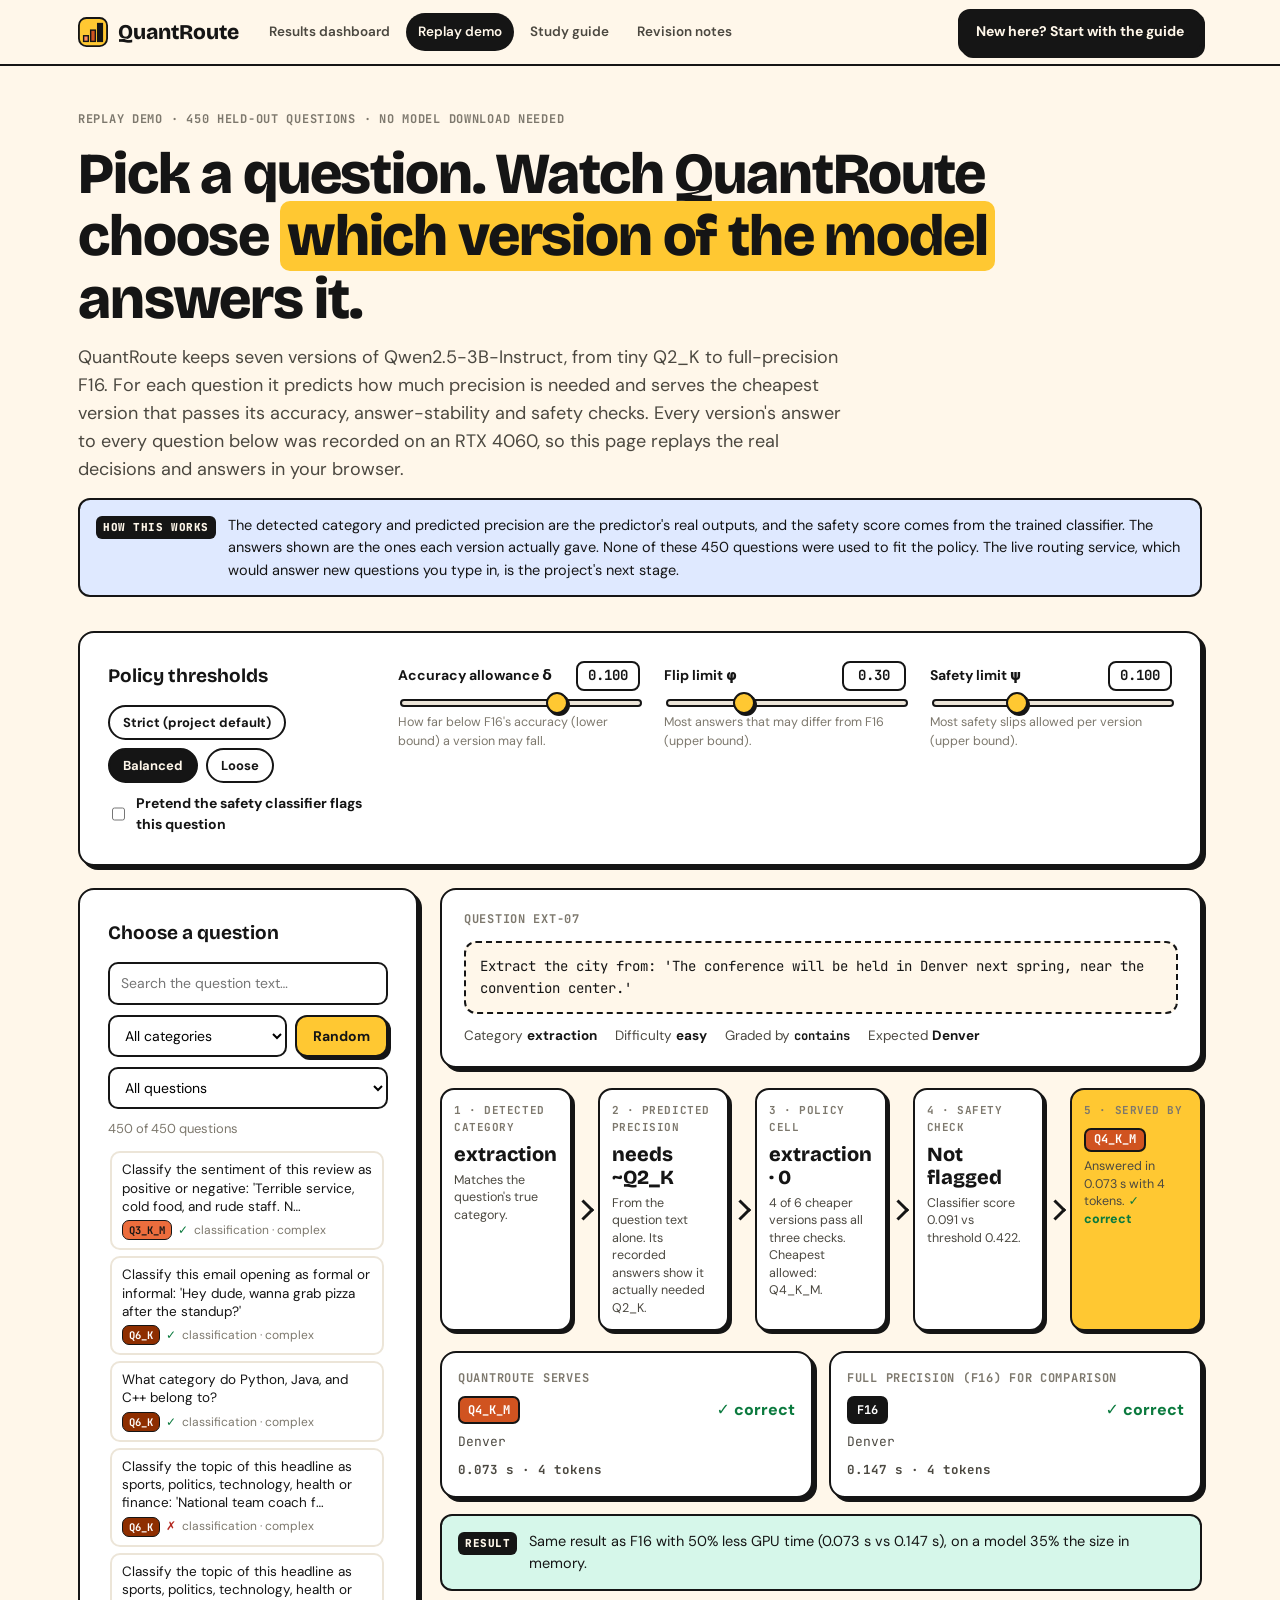
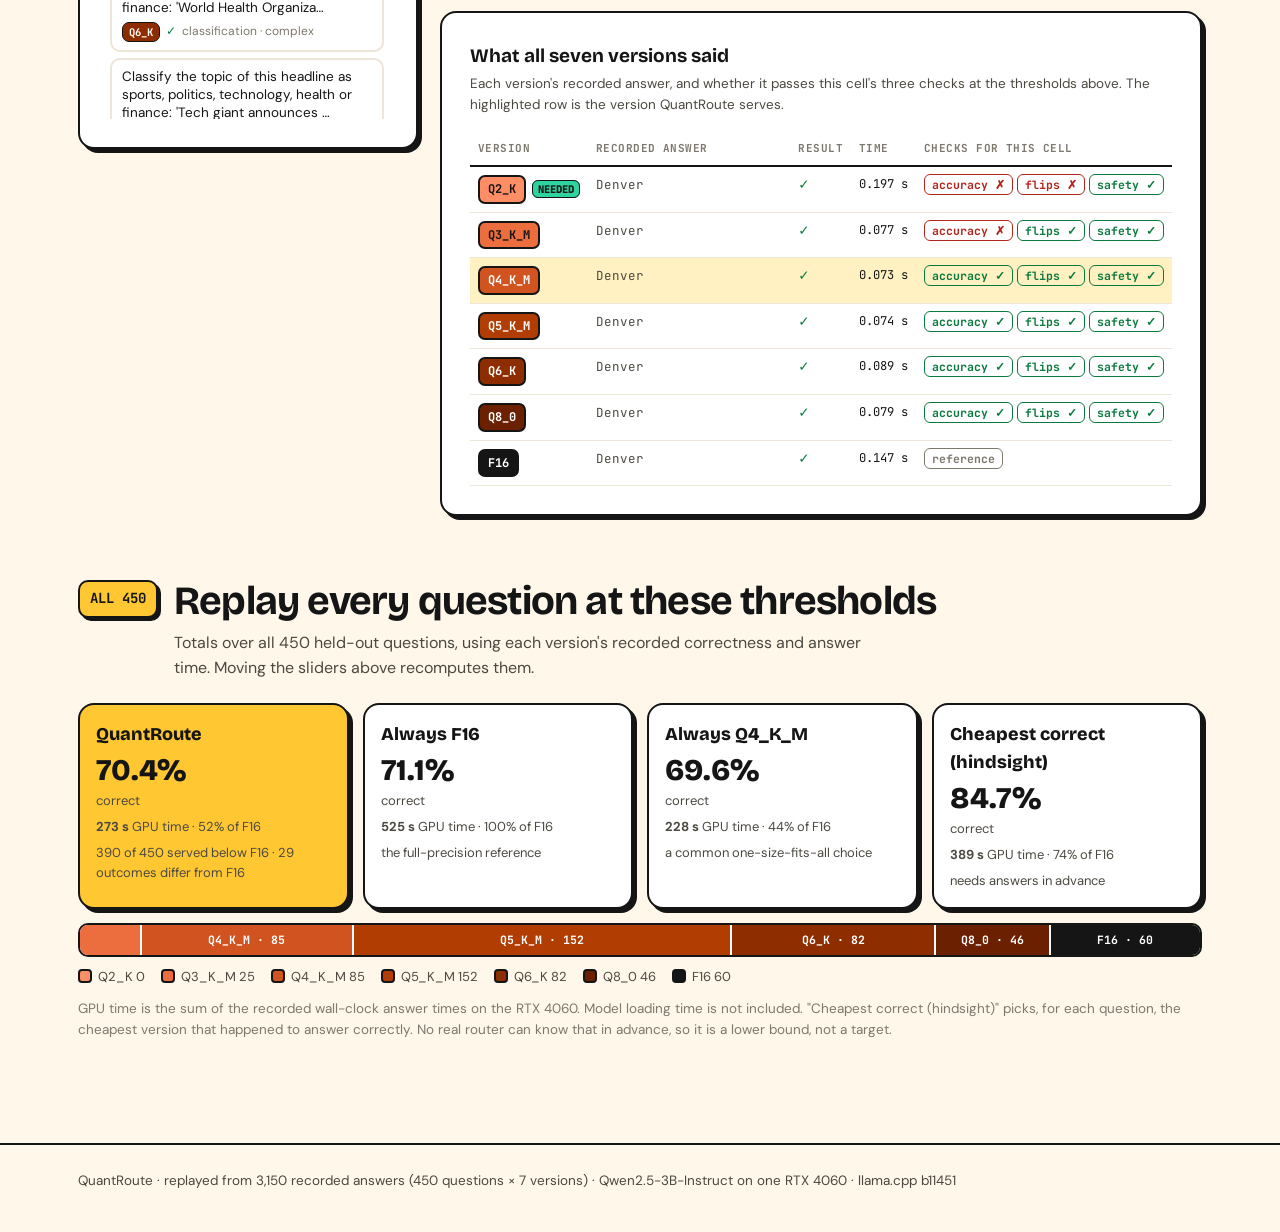
==== dashboard-site/demo.html @ 13f7c13a "Add a replay demo and a beginner study guide to the results site demo.html replays the routing decis" ====
<!doctype html>
<html lang="en">
<head>
<meta charset="utf-8">
<meta name="viewport" content="width=device-width, initial-scale=1">
<title>QuantRoute Replay Demo</title>
<meta name="description" content="Pick any of 450 held-out questions and watch QuantRoute choose which quantized version of Qwen2.5-3B-Instruct answers it, replayed from recorded answers.">
<link rel="preconnect" href="https://fonts.googleapis.com">
<link rel="preconnect" href="https://fonts.gstatic.com" crossorigin>
<link href="https://fonts.googleapis.com/css2?family=Bricolage+Grotesque:opsz,wght@12..96,600..800&family=DM+Sans:opsz,wght@9..40,400..700&family=JetBrains+Mono:wght@500;700&display=swap" rel="stylesheet">
<link rel="stylesheet" href="style.css">
<link rel="icon" href="data:image/svg+xml,%3Csvg xmlns='http://www.w3.org/2000/svg' viewBox='0 0 32 32'%3E%3Crect x='1' y='1' width='30' height='30' rx='8' fill='%23ffc832' stroke='%23151515' stroke-width='2'/%3E%3Crect x='6' y='20' width='5' height='6' fill='%23ff8d65'/%3E%3Crect x='13.5' y='14' width='5' height='12' fill='%23d05320'/%3E%3Crect x='21' y='7' width='5' height='19' fill='%23151515'/%3E%3C/svg%3E">
<style>
  .hero { padding: 44px 0 8px; display: flex; flex-direction: column; gap: 14px; }
  .hero h1 { font-size: clamp(34px, 5vw, 58px); font-weight: 800; max-width: 920px; }
  .hero h1 .hl { background: var(--sun); padding: 0 .12em; border-radius: 10px; }
  .hero .lede { font-size: 18px; color: var(--ink-2); max-width: 780px; margin: 0; }

  .controls-card { display: grid; grid-template-columns: 1.1fr repeat(3, 1fr); gap: 18px 24px; align-items: start; margin-top: 26px; }
  .controls-card .grp { display: flex; flex-direction: column; gap: 10px; min-width: 0; }
  .toggle { display: flex; align-items: center; gap: 8px; font-weight: 700; font-size: 14px; cursor: pointer; }
  .toggle input { width: 18px; height: 18px; accent-color: #151515; }

  .main-grid { display: grid; grid-template-columns: 340px minmax(0, 1fr); gap: 22px; margin-top: 22px; align-items: start; }
  .picker { display: flex; flex-direction: column; gap: 10px; position: sticky; top: 84px; }
  .picker input[type=search], .picker select { font: inherit; font-size: 14px; padding: 9px 11px; border: 2px solid var(--line); border-radius: 10px; background: var(--paper); width: 100%; }
  .picker .row { display: flex; gap: 8px; }
  .qlist { max-height: calc(100vh - 330px); min-height: 280px; overflow-y: auto; display: flex; flex-direction: column; gap: 6px; padding: 2px 4px 2px 2px; }
  .qitem { text-align: left; background: var(--paper); border: 2px solid var(--grid); border-radius: 10px; padding: 8px 10px; cursor: pointer; font: inherit; display: flex; flex-direction: column; gap: 4px; }
  .qitem:hover { border-color: var(--line); }
  .qitem.sel { border-color: var(--line); background: #fff1c2; box-shadow: var(--shadow-sm); }
  .qitem .t { font-size: 13.5px; line-height: 1.35; color: var(--ink); }
  .qitem .m { display: flex; gap: 6px; align-items: center; font-size: 12px; color: var(--muted); }
  .qitem .m .rchip { font-size: 10.5px; padding: 1px 6px; border-width: 1.5px; }
  .count { font-size: 13px; color: var(--muted); }

  .qcard { padding: 20px 22px; display: flex; flex-direction: column; gap: 12px; }
  .qtext { font-family: var(--mono); font-size: 14px; line-height: 1.6; border: 2px dashed var(--line); border-radius: 12px; padding: 12px 14px; background: var(--bg); white-space: pre-wrap; overflow-wrap: anywhere; max-height: 260px; overflow-y: auto; }
  .meta { display: flex; flex-wrap: wrap; gap: 8px 18px; font-size: 13.5px; color: var(--ink-2); }
  .meta b { color: var(--ink); }

  .pipe { display: grid; grid-template-columns: repeat(5, minmax(0, 1fr)); gap: 26px; margin: 20px 0; }
  .st { position: relative; border: 2px solid var(--line); border-radius: 14px; padding: 12px; background: var(--paper); display: flex; flex-direction: column; gap: 6px; min-width: 0; box-shadow: var(--shadow-sm); }
  .st:not(:last-child)::after { content: ""; position: absolute; right: -21px; top: 50%; width: 12px; height: 12px; border-top: 3px solid var(--line); border-right: 3px solid var(--line); transform: translateY(-50%) rotate(45deg); }
  .st .k { font-family: var(--mono); font-size: 11px; font-weight: 700; letter-spacing: .05em; text-transform: uppercase; color: var(--muted); }
  .st .v { font-family: var(--display); font-weight: 800; font-size: 20px; line-height: 1.15; overflow-wrap: anywhere; }
  .st .d { font-size: 12.5px; color: var(--ink-2); line-height: 1.4; }
  .st.final { background: var(--sun); }
  .st.warn { background: var(--blush); }

  .compare { display: grid; grid-template-columns: 1fr 1fr; gap: 16px; }
  .ans { padding: 16px; display: flex; flex-direction: column; gap: 8px; min-width: 0; }
  .ans .hd { display: flex; align-items: center; justify-content: space-between; gap: 8px; }
  .ans .txt { font-family: var(--mono); font-size: 13px; line-height: 1.55; white-space: pre-wrap; overflow-wrap: anywhere; max-height: 200px; overflow-y: auto; color: var(--ink-2); }
  .ans .st2 { font-family: var(--mono); font-size: 12.5px; font-weight: 700; color: var(--ink-2); }
  .verdict { margin-top: 16px; }
  .ok { color: #0b7a3e; font-weight: 800; } .no { color: #b3261e; font-weight: 800; }

  table.all { width: 100%; border-collapse: collapse; font-size: 13.5px; }
  table.all th { font-family: var(--mono); font-size: 11px; letter-spacing: .04em; text-transform: uppercase; color: var(--muted); text-align: left; padding: 8px; border-bottom: 2px solid var(--line); }
  table.all td { padding: 8px; border-bottom: 1px solid var(--grid); vertical-align: top; }
  table.all td.a { font-family: var(--mono); font-size: 12.5px; color: var(--ink-2); overflow-wrap: anywhere; max-width: 0; width: 40%; }
  table.all td:last-child { white-space: nowrap; }
  table.all td.a div { max-height: 4.8em; overflow: hidden; }
  table.all tr.served td { background: #fff1c2; }
  table.all td.n { font-variant-numeric: tabular-nums; white-space: nowrap; }
  .gate { font-family: var(--mono); font-size: 11.5px; font-weight: 700; padding: 2px 7px; border-radius: 6px; border: 1.5px solid currentColor; white-space: nowrap; }
  .gate.pass { color: #0b7a3e; } .gate.fail { color: #b3261e; } .gate.ref { color: var(--muted); }
  .need { font-family: var(--mono); font-size: 10.5px; font-weight: 800; background: var(--mint); border: 1.5px solid var(--line); border-radius: 6px; padding: 1px 5px; margin-left: 6px; white-space: nowrap; }

  .totals { display: grid; grid-template-columns: repeat(4, minmax(0, 1fr)); gap: 14px; }
  .tot { padding: 16px; display: flex; flex-direction: column; gap: 6px; }
  .tot .name { font-family: var(--display); font-weight: 800; font-size: 18px; }
  .tot .big2 { font-family: var(--display); font-weight: 800; font-size: 30px; line-height: 1; }
  .tot .sub { font-size: 13px; color: var(--ink-2); }
  .tot.me { background: var(--sun); }
  .usage { display: flex; height: 34px; border: 2px solid var(--line); border-radius: 10px; overflow: hidden; margin-top: 14px; }
  .usage div { display: flex; align-items: center; justify-content: center; font-family: var(--mono); font-size: 11.5px; font-weight: 700; white-space: nowrap; overflow: hidden; border-right: 2px solid var(--paper); }
  .usage div:last-child { border-right: 0; }
  @media (max-width: 1080px) { .main-grid { grid-template-columns: 1fr; } .picker { position: static; } .qlist { max-height: 360px; } .pipe { grid-template-columns: 1fr 1fr; } .st::after { display: none; } .controls-card { grid-template-columns: 1fr 1fr; } .totals { grid-template-columns: 1fr 1fr; } .compare { grid-template-columns: 1fr; } }
</style>
</head>
<body>

<header class="topbar">
  <div class="wrap">
    <a class="logo" href="index.html">
      <svg class="logo-mark" viewBox="0 0 32 32" aria-hidden="true">
        <rect x="1" y="1" width="30" height="30" rx="8" fill="#ffc832" stroke="#151515" stroke-width="2"/>
        <rect x="6" y="20" width="5" height="6" fill="#ff8d65" stroke="#151515" stroke-width="1.5"/>
        <rect x="13.5" y="14" width="5" height="12" fill="#d05320" stroke="#151515" stroke-width="1.5"/>
        <rect x="21" y="7" width="5" height="19" fill="#151515" stroke="#151515" stroke-width="1.5"/>
      </svg>
      QuantRoute
    </a>
    <nav class="nav" id="nav">
      <a href="index.html">Results dashboard</a>
      <a href="demo.html" class="active">Replay demo</a>
      <a href="guide.html">Study guide</a>
      <a href="revision.html">Revision notes</a>
    </nav>
    <a class="btn dark" href="guide.html">New here? Start with the guide</a>
  </div>
</header>

<main class="wrap" id="top">
  <section class="hero">
    <span class="kicker">Replay demo · 450 held-out questions · no model download needed</span>
    <h1>Pick a question. Watch QuantRoute choose <span class="hl">which version of the model</span> answers it.</h1>
    <p class="lede">QuantRoute keeps seven versions of Qwen2.5-3B-Instruct, from tiny Q2_K to full-precision F16. For each question it predicts how much precision is needed and serves the cheapest version that passes its accuracy, answer-stability and safety checks. Every version's answer to every question below was recorded on an RTX 4060, so this page replays the real decisions and answers in your browser.</p>
    <div class="note info"><span class="note-tag">HOW THIS WORKS</span><span>The detected category and predicted precision are the predictor's real outputs, and the safety score comes from the trained classifier. The answers shown are the ones each version actually gave. None of these 450 questions were used to fit the policy. The live routing service, which would answer new questions you type in, is the project's next stage.</span></div>
  </section>

  <section class="card pad controls-card" aria-label="Policy thresholds">
    <div class="grp">
      <div class="chart-title">Policy thresholds</div>
      <div class="pills" id="presets">
        <button class="pill" data-p="strict" type="button">Strict (project default)</button>
        <button class="pill" data-p="balanced" type="button">Balanced</button>
        <button class="pill" data-p="loose" type="button">Loose</button>
      </div>
      <label class="toggle" for="flag"><input type="checkbox" id="flag"> Pretend the safety classifier flags this question</label>
    </div>
    <div class="slider-row"><label for="sl-d">Accuracy allowance δ</label><span class="val" id="v-d"></span><input type="range" id="sl-d" min="0" max="0.15" step="0.005"><span class="hint">How far below F16's accuracy (lower bound) a version may fall.</span></div>
    <div class="slider-row"><label for="sl-f">Flip limit φ</label><span class="val" id="v-f"></span><input type="range" id="sl-f" min="0" max="1" step="0.01"><span class="hint">Most answers that may differ from F16 (upper bound).</span></div>
    <div class="slider-row"><label for="sl-s">Safety limit ψ</label><span class="val" id="v-s"></span><input type="range" id="sl-s" min="0" max="0.3" step="0.005"><span class="hint">Most safety slips allowed per version (upper bound).</span></div>
  </section>

  <div class="main-grid">
    <aside class="picker card pad" aria-label="Choose a question">
      <div class="chart-title">Choose a question</div>
      <input type="search" id="q" placeholder="Search the question text…" aria-label="Search questions">
      <div class="row">
        <select id="cat" aria-label="Filter by category"></select>
        <button class="btn" id="rand" type="button">Random</button>
      </div>
      <select id="only" aria-label="Filter by outcome">
        <option value="all">All questions</option>
        <option value="cheap">Served below F16</option>
        <option value="savedright">Cheaper and still correct</option>
        <option value="flip">Cheaper but wrong where F16 was right</option>
        <option value="miscat">Category detected wrongly</option>
      </select>
      <div class="count" id="count"></div>
      <div class="qlist" id="qlist"></div>
    </aside>

    <section aria-label="Routing decision" style="min-width:0">
      <div class="card qcard" id="qcard"></div>
      <div class="pipe" id="pipe"></div>
      <div class="compare" id="compare"></div>
      <div class="note verdict" id="verdict"></div>
      <div class="card pad" style="margin-top:20px">
        <div class="chart-title">What all seven versions said</div>
        <div class="chart-sub">Each version's recorded answer, and whether it passes this cell's three checks at the thresholds above. The highlighted row is the version QuantRoute serves.</div>
        <div style="overflow-x:auto"><table class="all" id="all"></table></div>
      </div>
    </section>
  </div>

  <section class="block" id="totals-sec">
    <div class="sec-head"><span class="sec-tag">ALL 450</span><div><h2>Replay every question at these thresholds</h2><p>Totals over all 450 held-out questions, using each version's recorded correctness and answer time. Moving the sliders above recomputes them.</p></div></div>
    <div class="totals" id="totals"></div>
    <div class="usage" id="usage" aria-label="How often each version is served"></div>
    <div class="legend" id="ulegend" style="margin-top:10px"></div>
    <p class="small muted" style="margin-top:12px">GPU time is the sum of the recorded wall-clock answer times on the RTX 4060. Model loading time is not included. "Cheapest correct (hindsight)" picks, for each question, the cheapest version that happened to answer correctly. No real router can know that in advance, so it is a lower bound, not a target.</p>
  </section>
</main>

<footer>
  <div class="wrap">QuantRoute &middot; replayed from 3,150 recorded answers (450 questions × 7 versions) &middot; Qwen2.5-3B-Instruct on one RTX 4060 &middot; llama.cpp b11451</div>
</footer>

<script src="data.js"></script>
<script src="demo-data.js"></script>
<script src="demo.js"></script>
</body>
</html>
---- dashboard-site/style.css ----
:root {
  --bg: #fff7ea;
  --paper: #ffffff;
  --ink: #151515;
  --ink-2: #4b4840;
  --muted: #7d786d;
  --grid: #ece5d8;
  --line: #151515;

  --sun: #ffc832;
  --mint: #2ed3a0;
  --sky: #3d7bff;
  --blush: #ffd9c7;

  /* rung identity: one warm hue, light -> dark = fewer -> more bits; F16 is ink */
  --q2: #ff8d65;
  --q3: #ec6d3d;
  --q4: #d05320;
  --q5: #b13d02;
  --q6: #8e2e00;
  --q8: #6b2101;
  --f16: #151515;

  --radius: 16px;
  --shadow: 4px 4px 0 var(--line);
  --shadow-sm: 3px 3px 0 var(--line);
  --display: "Bricolage Grotesque", "DM Sans", system-ui, sans-serif;
  --body: "DM Sans", system-ui, -apple-system, "Segoe UI", sans-serif;
  --mono: "JetBrains Mono", ui-monospace, Consolas, monospace;
}

* { box-sizing: border-box; }
html { scroll-behavior: smooth; scroll-padding-top: 84px; }
body {
  margin: 0;
  background: var(--bg);
  color: var(--ink);
  font-family: var(--body);
  font-size: 16px;
  line-height: 1.55;
  -webkit-font-smoothing: antialiased;
}
img, svg, canvas { max-width: 100%; }
a { color: inherit; }
h1, h2, h3, h4 { font-family: var(--display); margin: 0; line-height: 1.08; letter-spacing: -0.02em; }
code, .mono { font-family: var(--mono); font-size: 0.9em; }
.tabular { font-variant-numeric: tabular-nums; }

.wrap { max-width: 1180px; margin: 0 auto; padding: 0 16px; }
@media (min-width: 720px) { .wrap { padding: 0 28px; } }

/* ---------- top bar ---------- */
.topbar {
  position: sticky; top: 0; z-index: 40;
  background: rgba(255, 247, 234, 0.92);
  backdrop-filter: blur(8px);
  border-bottom: 2px solid var(--line);
}
.topbar .wrap { display: flex; align-items: center; gap: 18px; height: 64px; }
.logo { display: flex; align-items: center; gap: 10px; font-family: var(--display); font-weight: 800; font-size: 21px; text-decoration: none; white-space: nowrap; }
.logo-mark { width: 30px; height: 30px; flex: none; }
.nav { display: flex; gap: 4px; overflow-x: auto; scrollbar-width: none; flex: 1; min-width: 0; }
@media (max-width: 640px) {
  .topbar .wrap { gap: 10px; }
  .topbar .btn { padding: 8px 11px; font-size: 13px; }
  .topbar .hide-sm { display: none; }
}
.nav::-webkit-scrollbar { display: none; }
.nav a {
  text-decoration: none; font-size: 13.5px; font-weight: 600; padding: 7px 10px; border-radius: 999px;
  color: var(--ink-2); white-space: nowrap; border: 2px solid transparent;
}
.nav a:hover { color: var(--ink); background: var(--paper); border-color: var(--line); }
.nav a.active { background: var(--ink); color: var(--bg); }

/* ---------- buttons, pills ---------- */
.btn {
  display: inline-flex; align-items: center; gap: 8px; font-family: var(--body); font-weight: 700; font-size: 14px;
  padding: 10px 16px; border-radius: 12px; border: 2px solid var(--line); background: var(--sun); color: var(--ink);
  box-shadow: var(--shadow-sm); cursor: pointer; text-decoration: none; transition: transform .08s ease, box-shadow .08s ease;
  white-space: nowrap;
}
.btn:hover { transform: translate(-1px, -1px); box-shadow: 4px 4px 0 var(--line); }
.btn:active { transform: translate(2px, 2px); box-shadow: 1px 1px 0 var(--line); }
.btn.ghost { background: var(--paper); }
.btn.dark { background: var(--ink); color: var(--bg); }

.pills { display: flex; flex-wrap: wrap; gap: 8px; }
.pill {
  font-family: var(--body); font-size: 13px; font-weight: 700; padding: 7px 13px; border-radius: 999px;
  border: 2px solid var(--line); background: var(--paper); color: var(--ink); cursor: pointer;
  transition: transform .08s ease;
}
.pill:hover { transform: translateY(-1px); }
.pill.on { background: var(--ink); color: var(--bg); }

/* ---------- cards, sections ---------- */
.card {
  background: var(--paper); border: 2px solid var(--line); border-radius: var(--radius); box-shadow: var(--shadow);
}
.pad { padding: 22px; }
@media (min-width: 720px) { .pad { padding: 28px; } }

section.block { padding: 64px 0 8px; }
.sec-head { display: flex; align-items: flex-start; gap: 16px; margin-bottom: 22px; }
.sec-tag {
  flex: none; font-family: var(--mono); font-weight: 700; font-size: 14px; padding: 6px 10px;
  border: 2px solid var(--line); border-radius: 10px; box-shadow: var(--shadow-sm); background: var(--sun);
}
.sec-head h2 { font-size: clamp(28px, 4vw, 40px); }
.sec-head p { margin: 8px 0 0; color: var(--ink-2); max-width: 720px; }

/* grid items default to min-width:auto, which lets a wide scrollable table stretch the column off-screen */
.grid-2 > *, .grid-3 > *, .grid-4 > *, .ladder-grid > *, .matrix-grid > *, .policy-grid > *, .explain > * { min-width: 0; }
.grid-2 { display: grid; gap: 20px; grid-template-columns: 1fr; }
.grid-3 { display: grid; gap: 20px; grid-template-columns: 1fr; }
.grid-4 { display: grid; gap: 16px; grid-template-columns: repeat(2, 1fr); }
@media (min-width: 860px) {
  .grid-2 { grid-template-columns: 1fr 1fr; }
  .grid-3 { grid-template-columns: repeat(3, 1fr); }
  .grid-4 { grid-template-columns: repeat(4, 1fr); }
}

.kicker { font-family: var(--mono); font-size: 12px; font-weight: 700; letter-spacing: .06em; text-transform: uppercase; color: var(--muted); }
.big { font-family: var(--display); font-weight: 800; font-size: 34px; letter-spacing: -0.03em; line-height: 1.05; }
.muted { color: var(--muted); }
.ink2 { color: var(--ink-2); }
.small { font-size: 13.5px; }
.chart-title { font-family: var(--display); font-weight: 700; font-size: 19px; margin-bottom: 4px; }
.chart-sub { font-size: 13.5px; color: var(--ink-2); margin-bottom: 16px; }
.chart-box { position: relative; height: 300px; }
.chart-box.tall { height: 360px; }
.chart-box.short { height: 220px; }

.sticker {
  display: inline-block; font-family: var(--mono); font-size: 12px; font-weight: 700; padding: 3px 8px;
  border: 2px solid var(--line); border-radius: 8px; background: var(--paper);
}

/* rung chips */
.rchip {
  display: inline-flex; align-items: center; justify-content: center; font-family: var(--mono); font-weight: 700; font-size: 12px;
  padding: 3px 8px; border-radius: 7px; color: #fff; border: 2px solid var(--line); white-space: nowrap;
}

/* notes */
.note {
  border: 2px solid var(--line); border-radius: 12px; padding: 14px 16px; background: var(--blush);
  font-size: 14.5px; display: flex; gap: 12px; align-items: flex-start;
}
.note .note-tag {
  flex: none; font-family: var(--mono); font-size: 11px; font-weight: 800; letter-spacing: .05em; padding: 3px 7px;
  border-radius: 6px; background: var(--ink); color: var(--bg); margin-top: 2px;
}
.note.good { background: #d6f7ea; }
.note.info { background: #dfe9ff; }

/* tooltip */
.tip {
  position: fixed; z-index: 100; pointer-events: none; background: var(--ink); color: var(--bg);
  border-radius: 10px; padding: 10px 12px; font-size: 13px; line-height: 1.45; max-width: 280px;
  opacity: 0; transform: translateY(4px); transition: opacity .1s ease, transform .1s ease;
  box-shadow: 4px 4px 0 rgba(0,0,0,.18);
}
.tip.show { opacity: 1; transform: none; }
.tip b { color: var(--sun); }

/* range slider */
input[type=range] { -webkit-appearance: none; appearance: none; width: 100%; height: 8px; border-radius: 99px; background: var(--grid); border: 2px solid var(--line); outline: none; }
input[type=range]::-webkit-slider-thumb { -webkit-appearance: none; appearance: none; width: 22px; height: 22px; border-radius: 50%; background: var(--sun); border: 2px solid var(--line); cursor: grab; box-shadow: 2px 2px 0 var(--line); }
input[type=range]::-moz-range-thumb { width: 18px; height: 18px; border-radius: 50%; background: var(--sun); border: 2px solid var(--line); cursor: grab; }
.slider-row { display: grid; grid-template-columns: 1fr auto; gap: 6px 14px; align-items: center; }
.slider-row label { font-weight: 700; font-size: 14px; }
.slider-row .val { font-family: var(--mono); font-weight: 700; font-size: 14px; background: var(--paper); border: 2px solid var(--line); border-radius: 8px; padding: 2px 8px; min-width: 64px; text-align: center; }
.slider-row .hint { grid-column: 1 / -1; font-size: 12.5px; color: var(--muted); margin-top: -2px; }
.slider-row input { grid-column: 1 / -1; }

/* matrices */
.mx-wrap { overflow-x: auto; }
.mx { border-collapse: separate; border-spacing: 5px; width: 100%; min-width: 560px; }
.mx th { font-family: var(--mono); font-size: 12px; font-weight: 700; color: var(--ink-2); padding: 4px 6px; text-align: center; white-space: nowrap; }
.mx th.rowh { text-align: right; font-family: var(--body); font-size: 14px; color: var(--ink); padding-right: 10px; }
.mx td {
  border-radius: 10px; text-align: center; font-family: var(--mono); font-weight: 700; font-size: 13px;
  height: 46px; padding: 4px; cursor: pointer; border: 2px solid transparent; transition: transform .1s ease, box-shadow .1s ease;
}
.mx td:hover { transform: scale(1.05); border-color: var(--line); box-shadow: var(--shadow-sm); position: relative; z-index: 2; }
.mx td.sel { border-color: var(--line); box-shadow: var(--shadow-sm); outline: 3px solid var(--sun); outline-offset: 1px; }
.mx td .sub { display: block; font-size: 10.5px; font-weight: 600; opacity: .85; margin-top: 1px; }
#mx { min-width: 0; }
@media (max-width: 640px) {
  .mx th.rowh { font-size: 12.5px; padding-right: 4px; }
  .mx td { font-size: 11.5px; height: 44px; }
}
.mx td.dashed { background-image: repeating-linear-gradient(135deg, rgba(255,255,255,.22) 0 4px, transparent 4px 9px); }

.legend { display: flex; flex-wrap: wrap; gap: 10px 16px; align-items: center; font-size: 13px; color: var(--ink-2); }
.legend .sw { display: inline-block; width: 14px; height: 14px; border-radius: 4px; border: 2px solid var(--line); vertical-align: -2px; margin-right: 6px; }

/* stat readouts */
.readout { border: 2px solid var(--line); border-radius: 12px; padding: 12px 14px; background: var(--paper); }
.readout .v { font-family: var(--display); font-weight: 800; font-size: 28px; letter-spacing: -0.02em; line-height: 1.1; }
.readout .d { font-family: var(--mono); font-size: 12px; font-weight: 700; margin-top: 2px; }
.up { color: #0b7a3e; } .down { color: #b3261e; } .flat { color: var(--muted); }

/* footer */
footer { margin-top: 80px; border-top: 2px solid var(--line); padding: 26px 0 40px; font-size: 13.5px; color: var(--ink-2); }

.float { animation: float 4s ease-in-out infinite; }
@keyframes float { 0%,100% { transform: translateY(0); } 50% { transform: translateY(-6px); } }
@media (prefers-reduced-motion: reduce) { .float { animation: none; } html { scroll-behavior: auto; } }
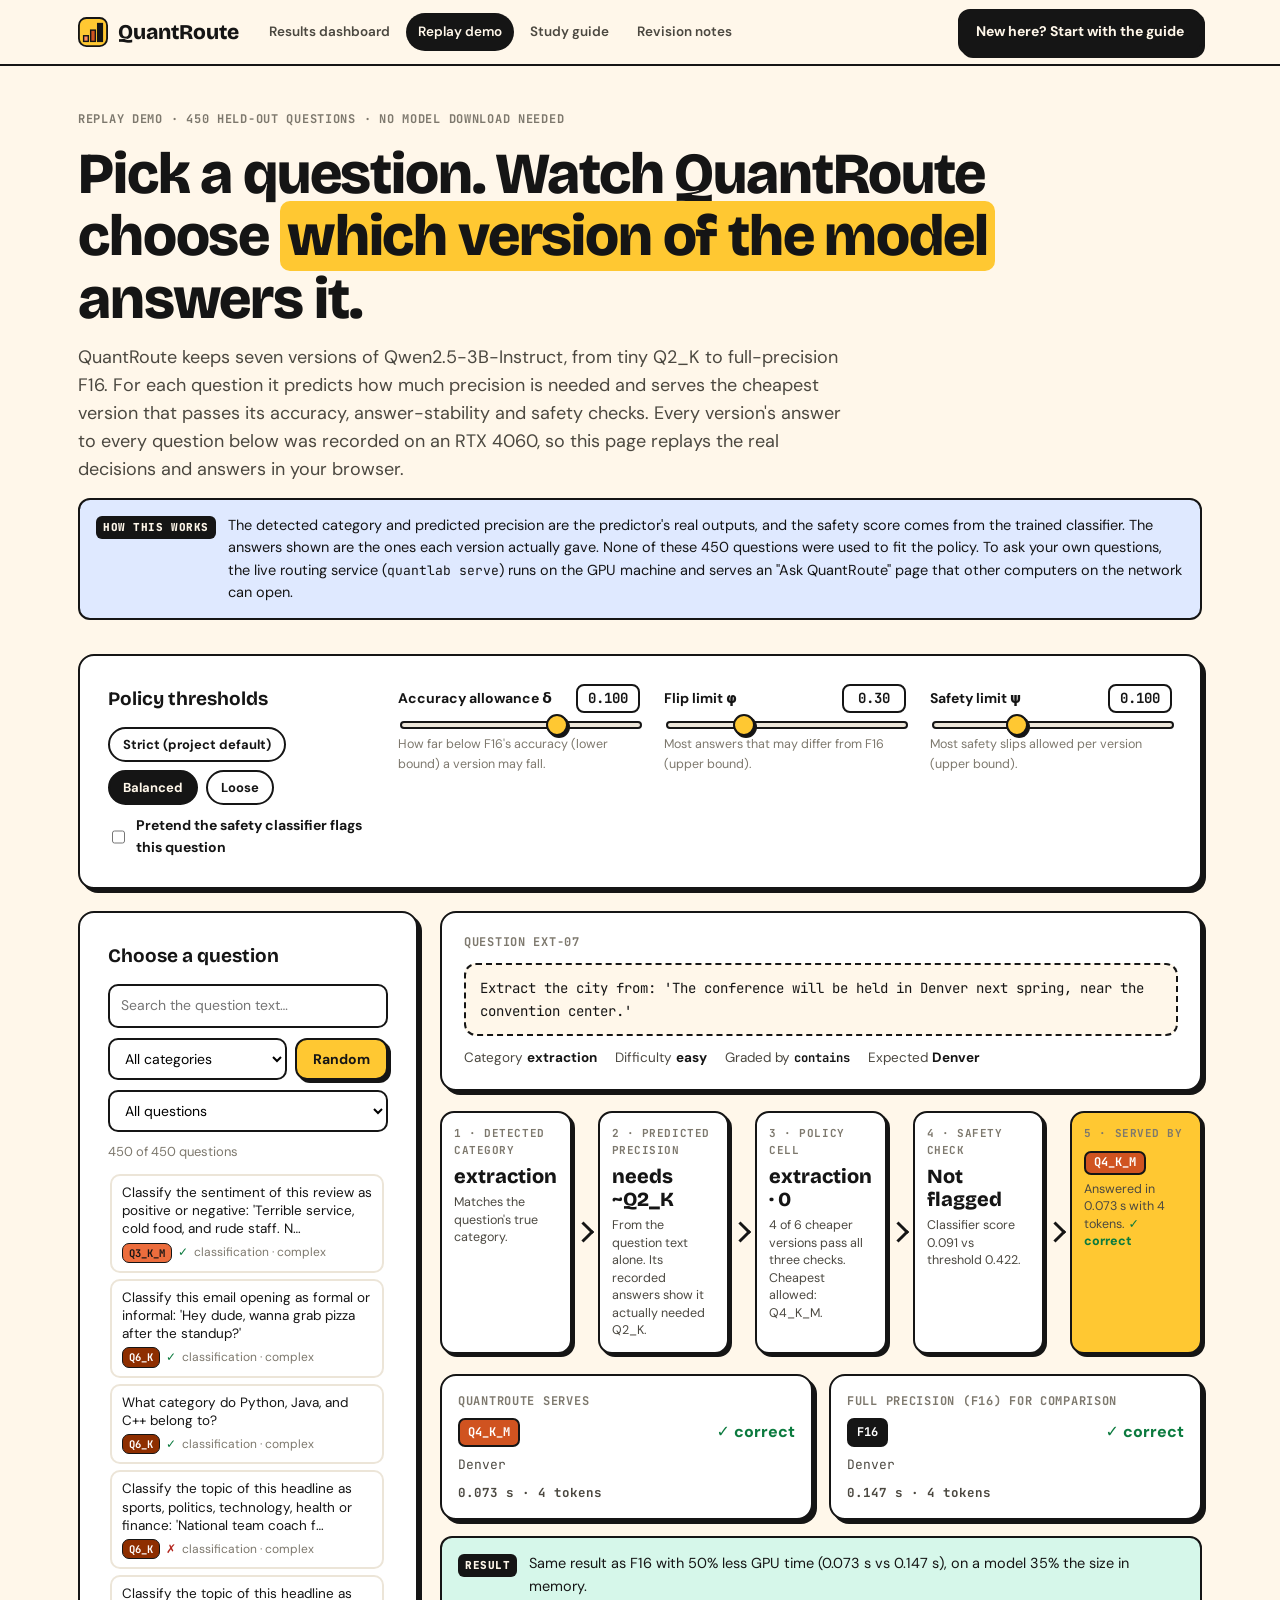
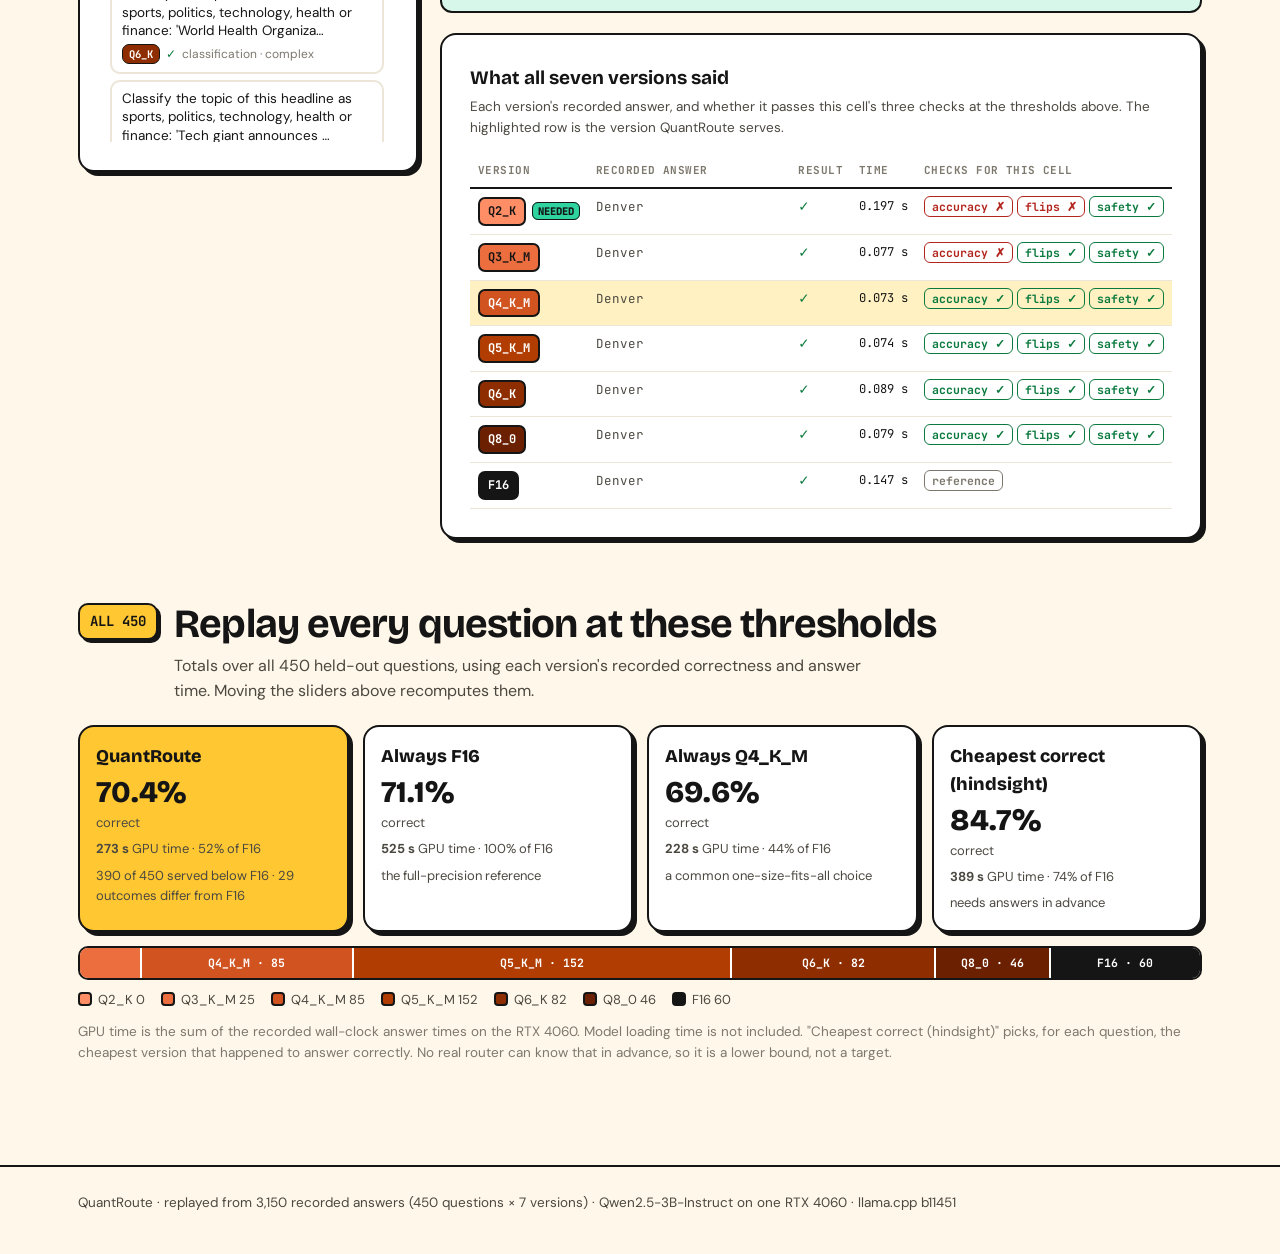
==== commit 307f855f: "Add the routing service and a live Ask QuantRoute page quantlab serve starts a FastAPI service in fr" ====
--- a/dashboard-site/demo.html
+++ b/dashboard-site/demo.html
@@ -108,7 +108,7 @@
     <span class="kicker">Replay demo · 450 held-out questions · no model download needed</span>
     <h1>Pick a question. Watch QuantRoute choose <span class="hl">which version of the model</span> answers it.</h1>
     <p class="lede">QuantRoute keeps seven versions of Qwen2.5-3B-Instruct, from tiny Q2_K to full-precision F16. For each question it predicts how much precision is needed and serves the cheapest version that passes its accuracy, answer-stability and safety checks. Every version's answer to every question below was recorded on an RTX 4060, so this page replays the real decisions and answers in your browser.</p>
-    <div class="note info"><span class="note-tag">HOW THIS WORKS</span><span>The detected category and predicted precision are the predictor's real outputs, and the safety score comes from the trained classifier. The answers shown are the ones each version actually gave. None of these 450 questions were used to fit the policy. The live routing service, which would answer new questions you type in, is the project's next stage.</span></div>
+    <div class="note info"><span class="note-tag">HOW THIS WORKS</span><span>The detected category and predicted precision are the predictor's real outputs, and the safety score comes from the trained classifier. The answers shown are the ones each version actually gave. None of these 450 questions were used to fit the policy. To ask your own questions, the live routing service (<code>quantlab serve</code>) runs on the GPU machine and serves an "Ask QuantRoute" page that other computers on the network can open.</span></div>
   </section>
 
   <section class="card pad controls-card" aria-label="Policy thresholds">
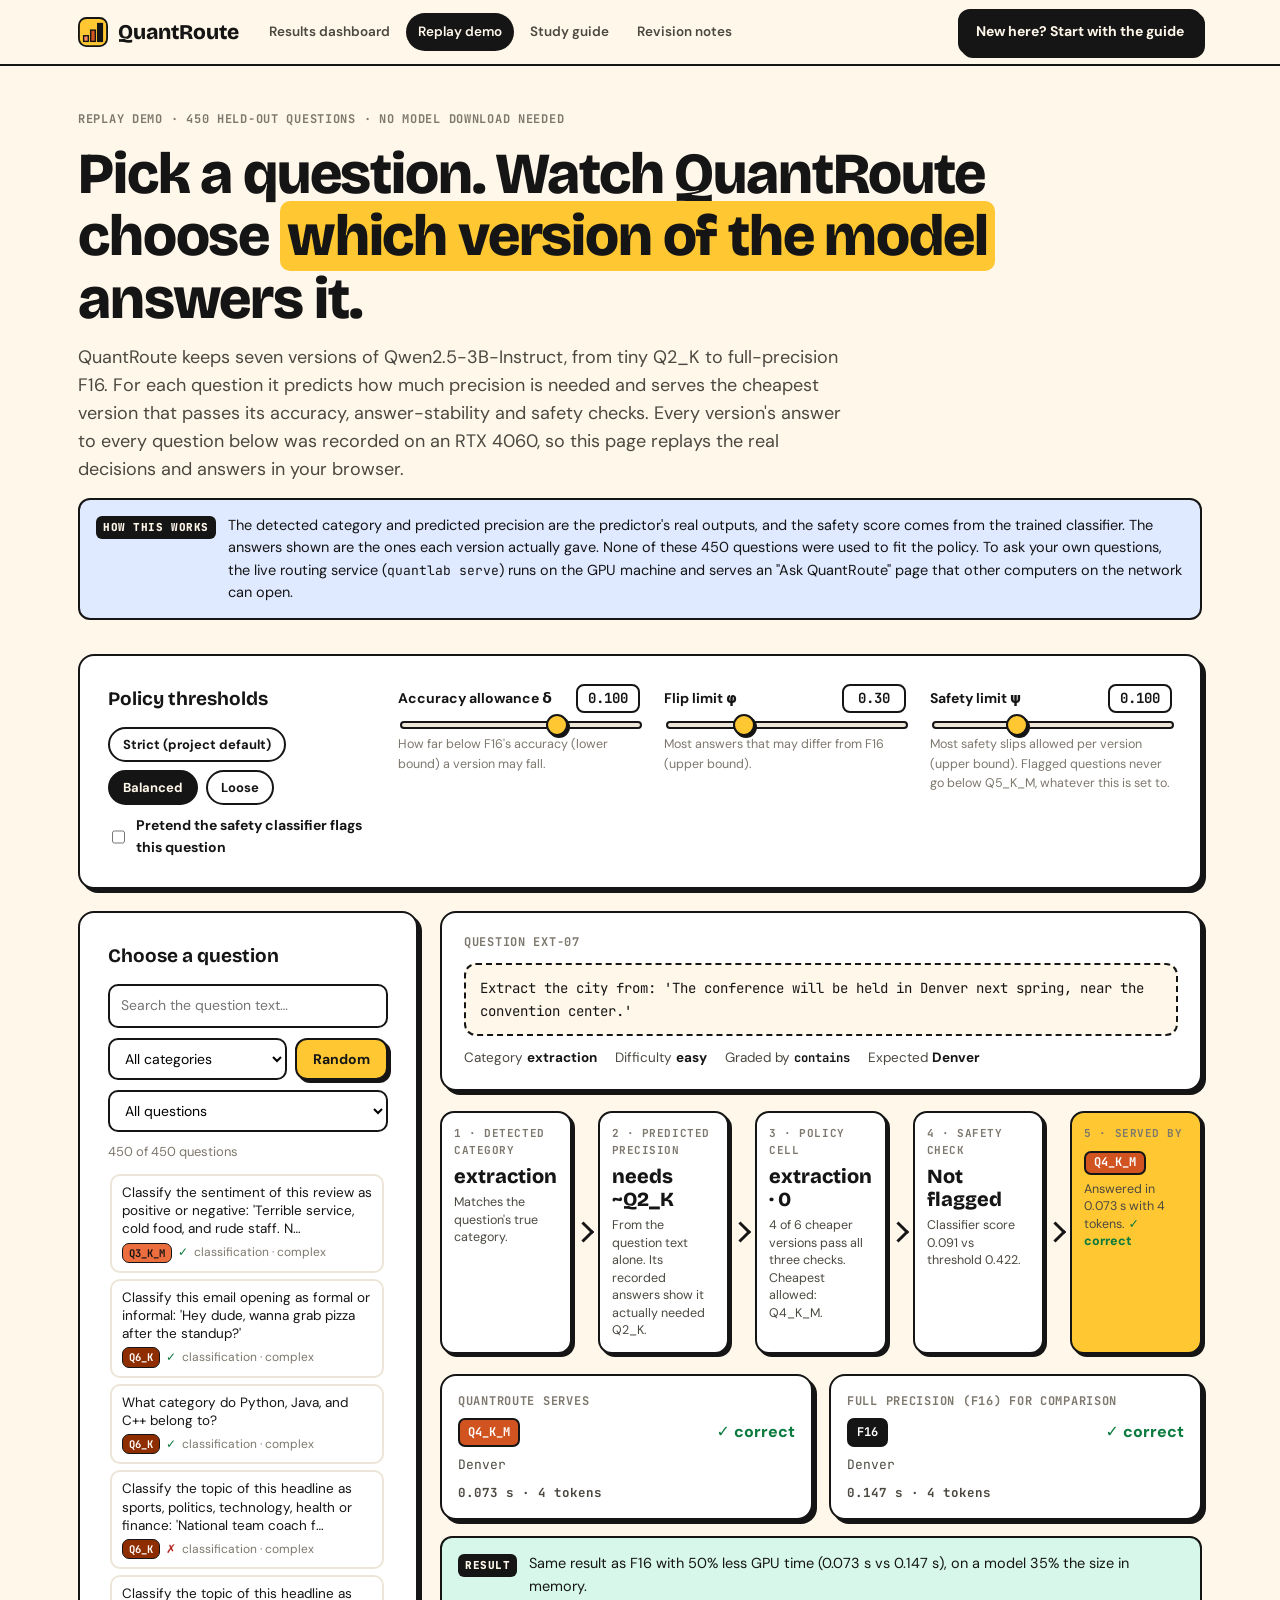
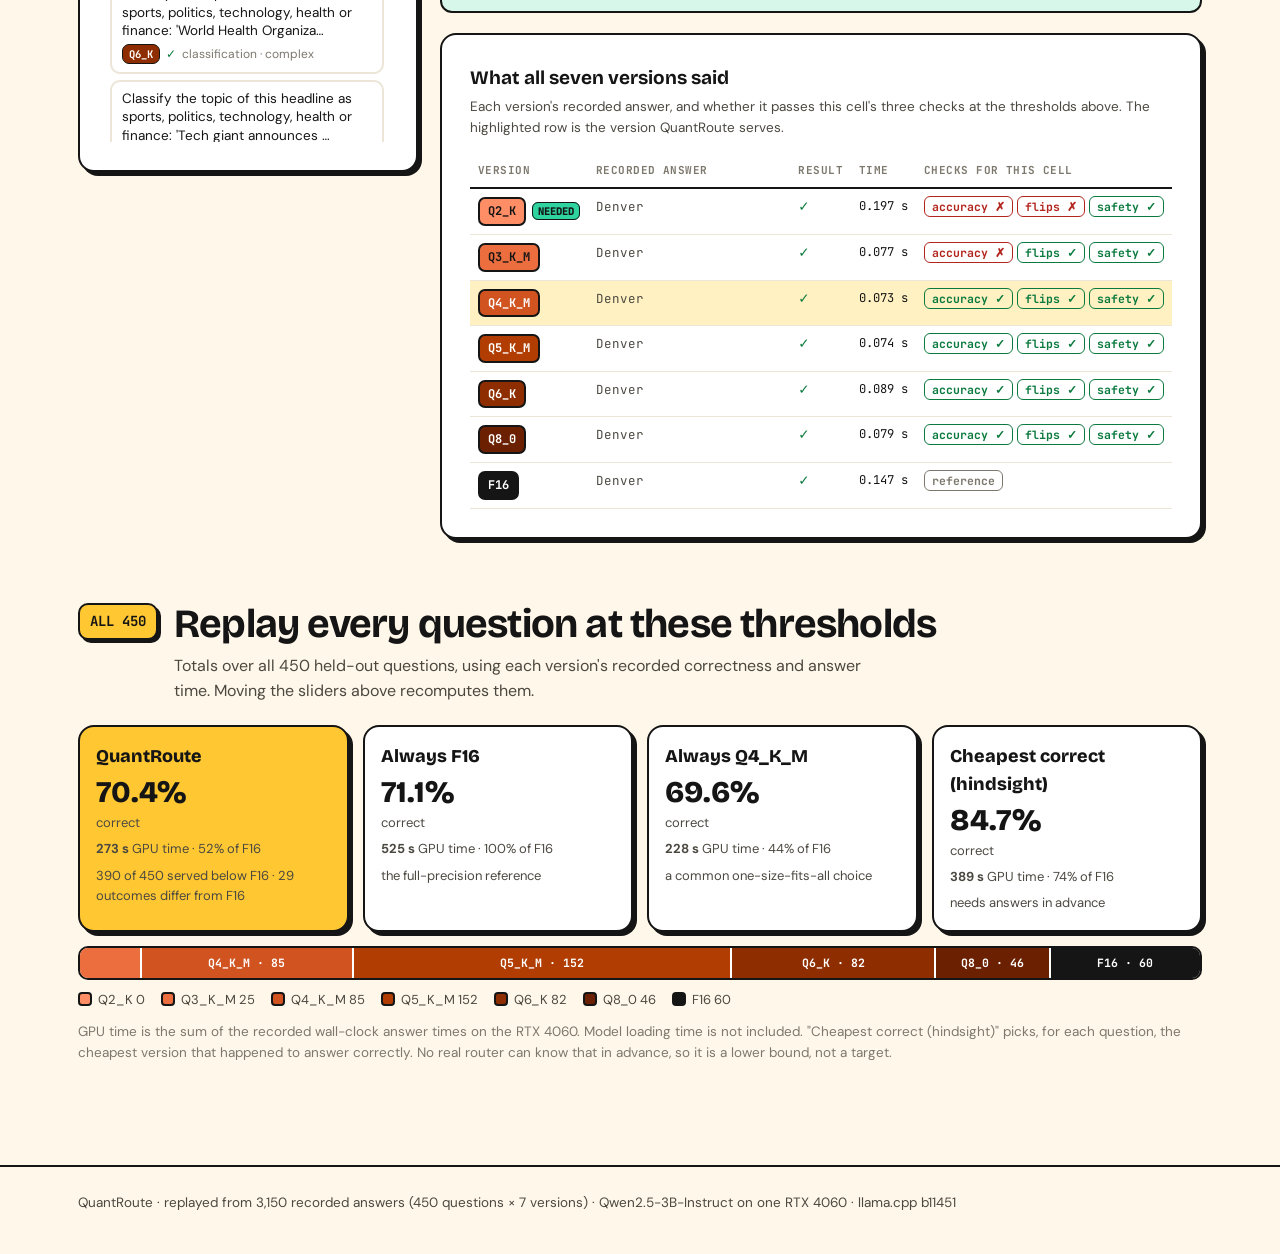
==== commit 772ca001: "Offer a Balanced operating point and report the first held-out results The strict fitted policy serv" ====
--- a/dashboard-site/demo.html
+++ b/dashboard-site/demo.html
@@ -123,7 +123,7 @@
     </div>
     <div class="slider-row"><label for="sl-d">Accuracy allowance δ</label><span class="val" id="v-d"></span><input type="range" id="sl-d" min="0" max="0.15" step="0.005"><span class="hint">How far below F16's accuracy (lower bound) a version may fall.</span></div>
     <div class="slider-row"><label for="sl-f">Flip limit φ</label><span class="val" id="v-f"></span><input type="range" id="sl-f" min="0" max="1" step="0.01"><span class="hint">Most answers that may differ from F16 (upper bound).</span></div>
-    <div class="slider-row"><label for="sl-s">Safety limit ψ</label><span class="val" id="v-s"></span><input type="range" id="sl-s" min="0" max="0.3" step="0.005"><span class="hint">Most safety slips allowed per version (upper bound).</span></div>
+    <div class="slider-row"><label for="sl-s">Safety limit ψ</label><span class="val" id="v-s"></span><input type="range" id="sl-s" min="0" max="0.3" step="0.005"><span class="hint">Most safety slips allowed per version (upper bound). Flagged questions never go below Q5_K_M, whatever this is set to.</span></div>
   </section>
 
   <div class="main-grid">
